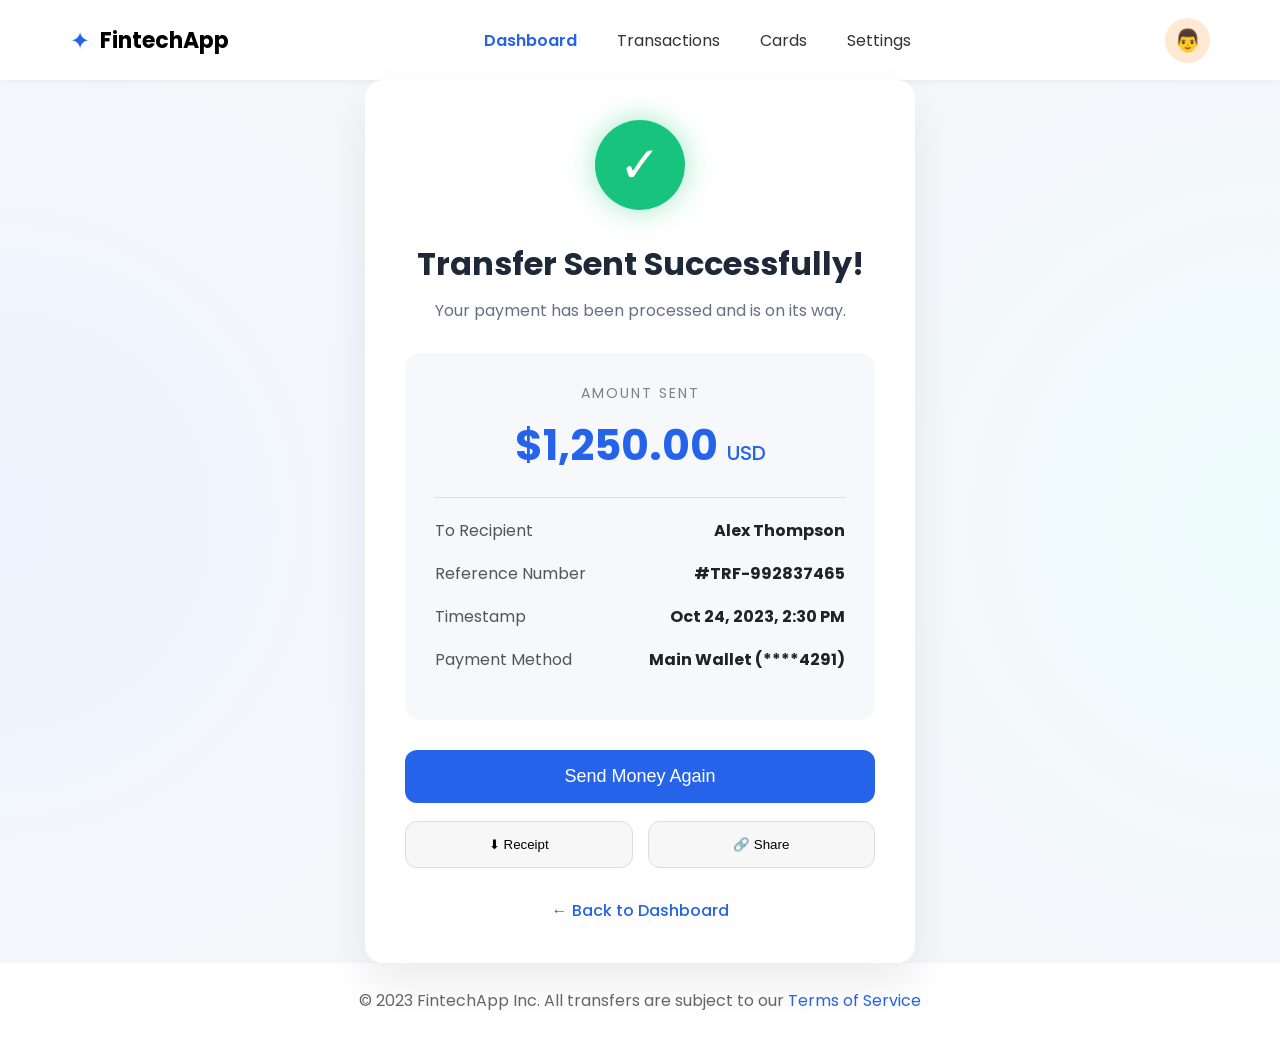
==== index.html @ 10574c18 "Rename TASK.html to index.html" ====
<!DOCTYPE html>
<html lang="en">

<head>
    <meta charset="UTF-8">
    <meta name="viewport" content="width=device-width, initial-scale=1.0">
    <title>FintechApp</title>

    <link rel="stylesheet" href="style.css">

    <link href="https://fonts.googleapis.com/css2?family=Poppins:wght@300;400;500;600;700&display=swap"
        rel="stylesheet">
</head>

<body>

    

    <nav>

        <div class="logo">
            <span class="logo-icon">✦</span>
            <h2>FintechApp</h2>
        </div>

        <ul class="nav-links">
            <li><a href="#" class="active">Dashboard</a></li>
            <li><a href="#">Transactions</a></li>
            <li><a href="#">Cards</a></li>
            <li><a href="#">Settings</a></li>
        </ul>

        <div class="profile">
            👨
        </div>

    </nav>


    
    <main>

        <div class="card">

            <div class="success-icon">
                ✓
            </div>

            <h1>Transfer Sent Successfully!</h1>

            <p class="subtitle">
                Your payment has been processed and is on its way.
            </p>

            

            <div class="details-box">

                <p class="amount-title">AMOUNT SENT</p>

                <h2 class="amount">
                    $1,250.00 <span>USD</span>
                </h2>

                <hr>

                <div class="detail-row">
                    <span>To Recipient</span>
                    <strong>Alex Thompson</strong>
                </div>

                <div class="detail-row">
                    <span>Reference Number</span>
                    <strong>#TRF-992837465</strong>
                </div>

                <div class="detail-row">
                    <span>Timestamp</span>
                    <strong>Oct 24, 2023, 2:30 PM</strong>
                </div>

                <div class="detail-row">
                    <span>Payment Method</span>
                    <strong>Main Wallet (****4291)</strong>
                </div>

            </div>


            <button class="send-btn">
                Send Money Again
            </button>


            <div class="small-buttons">

                <button>⬇ Receipt</button>

                <button>🔗 Share</button>

            </div>


            <a href="#" class="back-link">
                ← Back to Dashboard
            </a>

        </div>

    </main>


    <footer>

        © 2023 FintechApp Inc. All transfers are subject to our
        <a href="#">Terms of Service</a>

    </footer>

</body>

</html>
---- style.css ----
* {
    margin: 0;
    padding: 0;
    box-sizing: border-box;
}


body {
    font-family: "Poppins", sans-serif;
    background: #f5f7fb;
}


nav {
    background: white;
    height: 80px;
    padding: 0 70px;

    display: flex;
    justify-content: space-between;
    align-items: center;

    box-shadow: 0 2px 8px rgba(0, 0, 0, 0.05);
}

.logo {
    display: flex;
    align-items: center;
    gap: 10px;
}

.logo-icon {
    color: #2563eb;
    font-size: 24px;
}

.logo h2 {
    font-size: 22px;
}

.nav-links {
    list-style: none;
    display: flex;
    gap: 40px;
}

.nav-links a {
    text-decoration: none;
    color: #333;
}

.nav-links .active {
    color: #2563eb;
    font-weight: 600;
}

.profile {
    width: 45px;
    height: 45px;
    border-radius: 50%;
    background: #ffe9d2;

    display: flex;
    justify-content: center;
    align-items: center;

    font-size: 22px;
}



main {
    min-height: calc(100vh - 140px);

    display: flex;
    justify-content: center;
    align-items: center;

    background:
        radial-gradient(circle at left, #edf3ff, transparent 35%),
        radial-gradient(circle at right, #eefdfd, transparent 35%);
}



.card {

    width: 550px;

    background: white;

    border-radius: 18px;

    padding: 40px;

    text-align: center;

    box-shadow: 0 20px 45px rgba(0, 0, 0, 0.08);

}



.success-icon {

    width: 90px;
    height: 90px;

    margin: auto;

    border-radius: 50%;

    background: #18c37d;

    color: white;

    font-size: 50px;

    display: flex;
    justify-content: center;
    align-items: center;

    box-shadow: 0 0 30px rgba(24, 195, 125, .4);

}

.card h1 {

    margin-top: 30px;

    font-size: 32px;

    color: #1d2939;

}

.subtitle {

    color: #667085;

    margin-top: 10px;

    margin-bottom: 30px;

}


.details-box {

    background: #f7f8fb;

    border-radius: 15px;

    padding: 30px;

}

.amount-title {

    color: gray;

    letter-spacing: 2px;

    font-size: 14px;

}

.amount {

    color: #2563eb;

    font-size: 42px;

    margin: 10px 0 20px;

}

.amount span {

    font-size: 20px;

    font-weight: 500;

}

.details-box hr {

    border: none;

    border-top: 1px solid #ddd;

    margin-bottom: 20px;

}

.detail-row {

    display: flex;

    justify-content: space-between;

    margin: 18px 0;

    color: #555;

}

.detail-row strong {

    color: #222;

}


.send-btn {

    width: 100%;

    margin-top: 30px;

    padding: 16px;

    background: #2563eb;

    color: white;

    border: none;

    border-radius: 12px;

    font-size: 18px;

    cursor: pointer;

}


.small-buttons {

    display: flex;

    gap: 15px;

    margin-top: 18px;

}

.small-buttons button {

    flex: 1;

    padding: 15px;

    border-radius: 12px;

    border: 1px solid #ddd;

    background: #f7f7f7;

    cursor: pointer;

}



.back-link {

    display: inline-block;

    margin-top: 30px;

    text-decoration: none;

    color: #2563eb;

    font-weight: 500;

}



footer {

    background: white;

    text-align: center;

    padding: 25px;

    color: #666;

}

footer a {

    color: #2563eb;

    text-decoration: none;

}
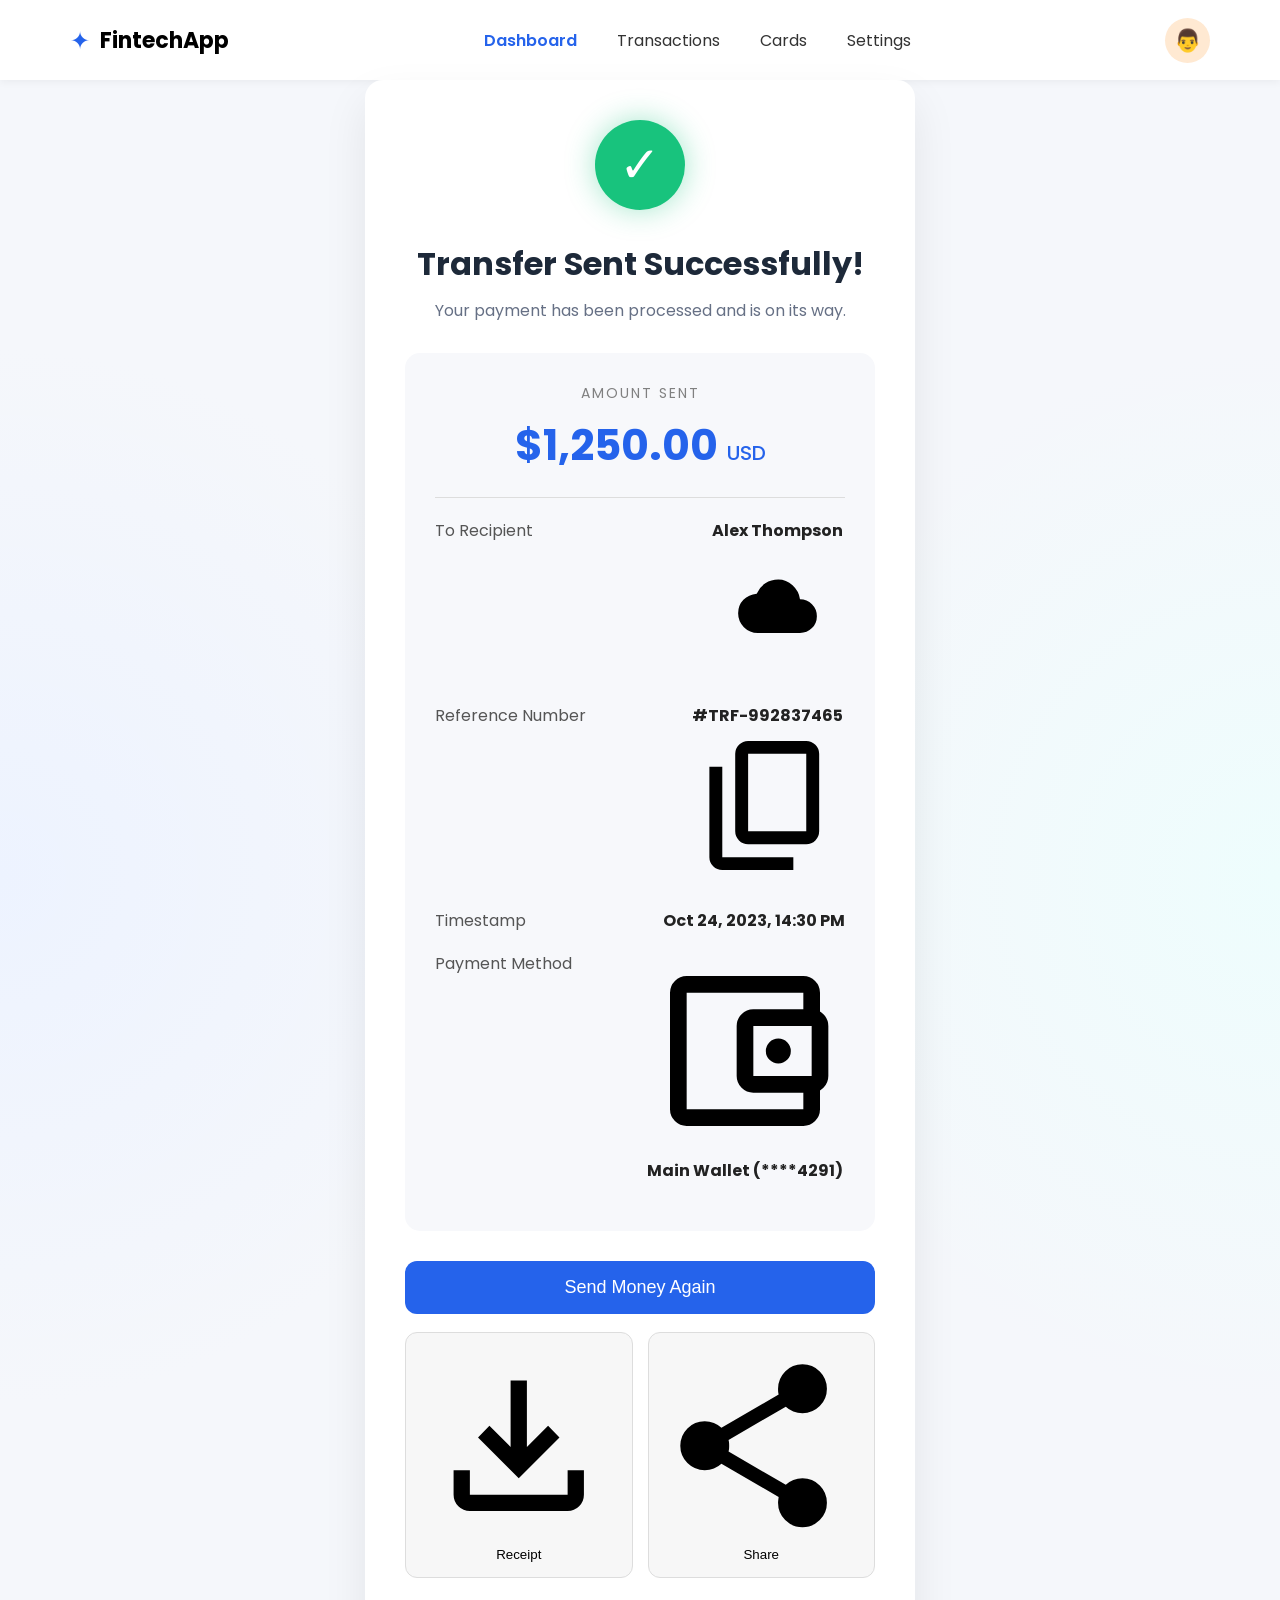
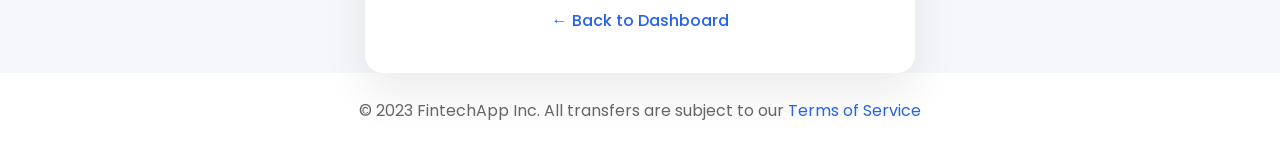
==== commit 1b71e9ce: "Refactor index.html structure and clean up code" ====
--- a/index.html
+++ b/index.html
@@ -1,122 +1,110 @@
 <!DOCTYPE html>
 <html lang="en">
-
 <head>
-    <meta charset="UTF-8">
-    <meta name="viewport" content="width=device-width, initial-scale=1.0">
-    <title>FintechApp</title>
-
-    <link rel="stylesheet" href="style.css">
-
-    <link href="https://fonts.googleapis.com/css2?family=Poppins:wght@300;400;500;600;700&display=swap"
-        rel="stylesheet">
+  <meta charset="UTF-8" />
+  <meta name="viewport" content="width=device-width, initial-scale=1.0" />
+  <title>FintechApp</title>
+  <link rel="stylesheet" href="style.css" />
+  <link href="https://fonts.googleapis.com/css2?family=Poppins:wght@300;400;500;600;700&display=swap" rel="stylesheet">
 </head>
-
 <body>
 
-    
+  <nav>
+    <div class="logo">
+      <span class="logo-icon">✦</span>
+      <h2>FintechApp</h2>
+    </div>
 
-    <nav>
+    <ul class="nav-links">
+      <li><a href="#" class="active">Dashboard</a></li>
+      <li><a href="#">Transactions</a></li>
+      <li><a href="#">Cards</a></li>
+      <li><a href="#">Settings</a></li>
+    </ul>
 
-        <div class="logo">
-            <span class="logo-icon">✦</span>
-            <h2>FintechApp</h2>
+    <div class="profile">👨</div>
+  </nav>
+
+  <main>
+    <div class="card">
+      <div class="success-icon">✓</div>
+
+      <h1>Transfer Sent Successfully!</h1>
+      <p class="subtitle">Your payment has been processed and is on its way.</p>
+
+      <div class="details-box">
+        <p class="amount-title">AMOUNT SENT</p>
+        <h2 class="amount">$1,250.00 <span>USD</span></h2>
+
+        <hr>
+
+        <div class="detail-row">
+          <span class="label">To Recipient</span>
+          <div class="recipient">
+            <strong class="name">Alex Thompson</strong>
+            <span class="icon-wrap">
+              <svg xmlns="http://www.w3.org/2000/svg" viewBox="0 -960 960 960" class="recipient-icon">
+                <path d="M340-320h300q50 0 85-35t35-85q0-50-35-85t-85-35q-8-58-53-99t-101-41q-51 0-92.5 26T332-600q-57 5-94.5 43.5T200-460q0 58 41 99t99 41Zm0-80q-25 0-
+                42.5-17.5T280-460q0-25 17.5-42.5T340-520h60v-20q0-33 23.5-56.5T480-620q33 0 56.5 23.5T560-540v60h80q17 0 28.5 11.5T680-440q0 17-11.5 28.5T640-400H340ZM48
+                0-80q-83 0-156-31.5T197-197q-54-54-85.5-127T80-480q0-83 31.5-156T197-763q54-54 127-85.5T480-880q83 0 156 31.5T763-763q54 54 85.5 127T880-480q0 83-31.5 1
+                56T763-197q-54 54-127 85.5T480-80Zm0-80q134 0 227-93t93-227q0-134-93-227t-227-93q-134 0-227 93t-93 227q0 134 93 227t227 93Zm0-320Z"/>
+              </svg>
+            </span>
+          </div>
         </div>
 
-        <ul class="nav-links">
-            <li><a href="#" class="active">Dashboard</a></li>
-            <li><a href="#">Transactions</a></li>
-            <li><a href="#">Cards</a></li>
-            <li><a href="#">Settings</a></li>
-        </ul>
-
-        <div class="profile">
-            👨
+        <div class="detail-row">
+          <span class="label">Reference Number</span>
+          <div class="ref-info">
+            <strong>#TRF-992837465</strong>
+            <svg xmlns="http://www.w3.org/2000/svg" viewBox="0 -960 960 960" class="copy-icon">
+              <path d="M360-240q-33 0-56.5-23.5T280-320v-480q0-33 23.5-56.5T360-880h360q33 0 56.5 23.5T800-800v480q0 33-23.5 56.5T720-240H360Zm0-80h360v-480H360v480ZM200-80q-33 0-56.5-23.5T120-160v-560h80v560h440v80H200Zm160-240v-480 480Z"/>
+            </svg>
+          </div>
         </div>
 
-    </nav>
-
-
-    
-    <main>
-
-        <div class="card">
-
-            <div class="success-icon">
-                ✓
-            </div>
-
-            <h1>Transfer Sent Successfully!</h1>
-
-            <p class="subtitle">
-                Your payment has been processed and is on its way.
-            </p>
-
-            
-
-            <div class="details-box">
-
-                <p class="amount-title">AMOUNT SENT</p>
-
-                <h2 class="amount">
-                    $1,250.00 <span>USD</span>
-                </h2>
-
-                <hr>
-
-                <div class="detail-row">
-                    <span>To Recipient</span>
-                    <strong>Alex Thompson</strong>
-                </div>
-
-                <div class="detail-row">
-                    <span>Reference Number</span>
-                    <strong>#TRF-992837465</strong>
-                </div>
-
-                <div class="detail-row">
-                    <span>Timestamp</span>
-                    <strong>Oct 24, 2023, 2:30 PM</strong>
-                </div>
-
-                <div class="detail-row">
-                    <span>Payment Method</span>
-                    <strong>Main Wallet (****4291)</strong>
-                </div>
-
-            </div>
-
-
-            <button class="send-btn">
-                Send Money Again
-            </button>
-
-
-            <div class="small-buttons">
-
-                <button>⬇ Receipt</button>
-
-                <button>🔗 Share</button>
-
-            </div>
-
-
-            <a href="#" class="back-link">
-                ← Back to Dashboard
-            </a>
-
+        <div class="detail-row">
+          <span class="label">Timestamp</span>
+          <strong>Oct 24, 2023, 14:30 PM</strong>
         </div>
 
-    </main>
+        <div class="detail-row">
+          <span class="label">Payment Method</span>
+          <div class="wallet-info">
+            <svg xmlns="http://www.w3.org/2000/svg" viewBox="0 -960 960 960" class="wallet-icon">
+              <path d="M200-200v-560 560Zm0 80q-33 0-56.5-23.5T120-200v-560q0-33 23.5-56.5T200-840h560q33 0 56.5 23.5T840-760v100h-80v-100H200v560h560v-100h80v100q0 33-23.5 56.5T760-120H200Zm320-160q-33 0-56.5-23.5T440-360v-240q0-33 23.5-56.5T520-680h280q33 0 56.5 23.5T880-600v240q0 33-23.5 56.5T800-280H520Zm280-80v-240H520v240h280Zm-117.5-77.5Q700-455 700-480t-17.5-42.5Q665-540 640-540t-42.5 17.5Q580-505 580-480t17.5 42.5Q615-420 640-420t42.5-17.5Z"/>
+            </svg>
+            <strong>Main Wallet (****4291)</strong>
+          </div>
+        </div>
+      </div>
 
+      <button class="send-btn">Send Money Again</button>
 
-    <footer>
+      <div class="small-buttons">
+        <button class="receipt-btn">
+          <svg xmlns="http://www.w3.org/2000/svg" viewBox="0 -960 960 960" class="icon">
+            <path d="M480-320 280-520l56-58 104 104v-326h80v326l104-104 56 58-200 200ZM240-160q-33 0-56.5-23.5T160-240v-120h80v120h480v-120h80v120q0 33-23.5 56.5T720-160H240Z"/>
+          </svg>
+          Receipt
+        </button>
 
-        © 2023 FintechApp Inc. All transfers are subject to our
-        <a href="#">Terms of Service</a>
+        <button class="share-btn">
+          <svg xmlns="http://www.w3.org/2000/svg" viewBox="0 -960 960 960" class="icon">
+            <path d="M680-80q-50 0-85-35t-35-85q0-6 3-28L282-392q-16 15-37 23.5t-45 8.5q-50 0-85-35t-35-85q0-50 35-85t85-35q24 0 45 8.5t37 23.5l281-164q-2-7-2.5-13.5T560-760q0-50 35-85t85-35t85 35t35 85q0 50-35 85t-85 35q-24 0-45-8.5T598-672L317-508q2 7 2.5 13.5t.5 14.5q0 8-.5 14.5T317-452l281 164q16-15 37-23.5t45-8.5q50 0 85 35t35 85q0 50-35 85t-85 35Z"/>
+          </svg>
+          Share
+        </button>
+      </div>
 
-    </footer>
+      <a href="#" class="back-link">← Back to Dashboard</a>
+    </div>
+  </main>
+
+  <footer>
+    © 2023 FintechApp Inc. All transfers are subject to our
+    <a href="#">Terms of Service</a>
+  </footer>
 
 </body>
-
 </html>
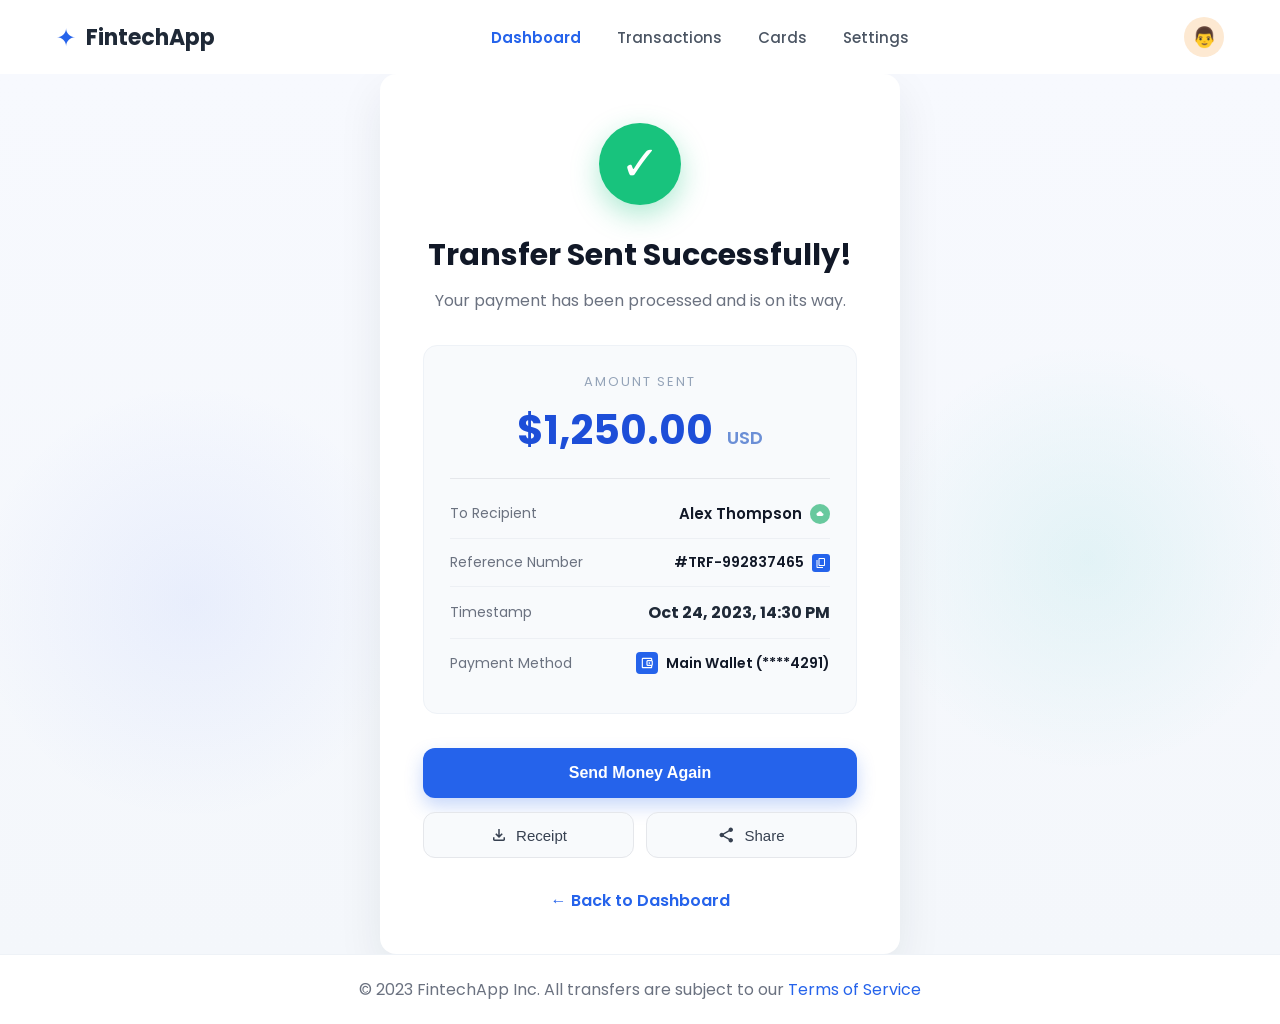
==== commit b3fdf215: "Update in index.html Added a comment indicating authorship." ====
--- a/index.html
+++ b/index.html
@@ -108,3 +108,4 @@
 
 </body>
 </html>
+<!-- made by meghana -->
--- a/style.css
+++ b/style.css
@@ -1,300 +1,300 @@
 * {
-    margin: 0;
-    padding: 0;
-    box-sizing: border-box;
-}
-
+  margin: 0;
+  padding: 0;
+  box-sizing: border-box;
+}
 
 body {
-    font-family: "Poppins", sans-serif;
-    background: #f5f7fb;
-}
-
+  font-family: "Poppins", sans-serif;
+  background: #f5f7fb;
+  color: #1f2937;
+}
 
 nav {
-    background: white;
-    height: 80px;
-    padding: 0 70px;
-
-    display: flex;
-    justify-content: space-between;
-    align-items: center;
-
-    box-shadow: 0 2px 8px rgba(0, 0, 0, 0.05);
+  background: white;
+  height: 74px;
+  padding: 0 56px;
+  display: flex;
+  justify-content: space-between;
+  align-items: center;
+  box-shadow: 0 1px 8px rgba(0, 0, 0, 0.05);
 }
 
 .logo {
-    display: flex;
-    align-items: center;
-    gap: 10px;
+  display: flex;
+  align-items: center;
+  gap: 10px;
 }
 
 .logo-icon {
-    color: #2563eb;
-    font-size: 24px;
+  color: #2563eb;
+  font-size: 24px;
 }
 
 .logo h2 {
-    font-size: 22px;
+  font-size: 22px;
+  font-weight: 700;
 }
 
 .nav-links {
-    list-style: none;
-    display: flex;
-    gap: 40px;
+  list-style: none;
+  display: flex;
+  gap: 36px;
 }
 
 .nav-links a {
-    text-decoration: none;
-    color: #333;
+  text-decoration: none;
+  color: #4b5563;
+  font-size: 15px;
+  font-weight: 500;
 }
 
 .nav-links .active {
-    color: #2563eb;
-    font-weight: 600;
+  color: #2563eb;
+  font-weight: 600;
 }
 
 .profile {
-    width: 45px;
-    height: 45px;
-    border-radius: 50%;
-    background: #ffe9d2;
-
-    display: flex;
-    justify-content: center;
-    align-items: center;
-
-    font-size: 22px;
-}
-
-
+  width: 40px;
+  height: 40px;
+  border-radius: 50%;
+  background: #fde9d2;
+  display: flex;
+  justify-content: center;
+  align-items: center;
+  font-size: 20px;
+}
 
 main {
-    min-height: calc(100vh - 140px);
-
-    display: flex;
-    justify-content: center;
-    align-items: center;
-
-    background:
-        radial-gradient(circle at left, #edf3ff, transparent 35%),
-        radial-gradient(circle at right, #eefdfd, transparent 35%);
-}
-
-
+  min-height: calc(100vh - 134px);
+  display: flex;
+  justify-content: center;
+  align-items: center;
+  background:
+    radial-gradient(circle at 15% 60%, rgba(80, 120, 255, 0.08), transparent 18%),
+    radial-gradient(circle at 85% 55%, rgba(0, 180, 170, 0.08), transparent 18%),
+    linear-gradient(180deg, #f7f9fe 0%, #f4f7fb 100%);
+  overflow: hidden;
+}
 
 .card {
-
-    width: 550px;
-
-    background: white;
-
-    border-radius: 18px;
-
-    padding: 40px;
-
-    text-align: center;
-
-    box-shadow: 0 20px 45px rgba(0, 0, 0, 0.08);
-
-}
-
-
+  width: 520px;
+  background: white;
+  border-radius: 16px;
+  padding: 48px 42px 40px;
+  text-align: center;
+  box-shadow: 0 18px 45px rgba(31, 41, 55, 0.08);
+  border: 1px solid rgba(255, 255, 255, 0.7);
+}
 
 .success-icon {
-
-    width: 90px;
-    height: 90px;
-
-    margin: auto;
-
-    border-radius: 50%;
-
-    background: #18c37d;
-
-    color: white;
-
-    font-size: 50px;
-
-    display: flex;
-    justify-content: center;
-    align-items: center;
-
-    box-shadow: 0 0 30px rgba(24, 195, 125, .4);
-
+  width: 82px;
+  height: 82px;
+  margin: 0 auto 28px;
+  border-radius: 50%;
+  background: #18c37d;
+  color: white;
+  font-size: 48px;
+  display: flex;
+  justify-content: center;
+  align-items: center;
+  box-shadow: 0 10px 28px rgba(24, 195, 125, 0.35);
 }
 
 .card h1 {
-
-    margin-top: 30px;
-
-    font-size: 32px;
-
-    color: #1d2939;
-
+  font-size: 30px;
+  font-weight: 700;
+  color: #111827;
+  margin-bottom: 10px;
 }
 
 .subtitle {
-
-    color: #667085;
-
-    margin-top: 10px;
-
-    margin-bottom: 30px;
-
-}
-
+  color: #6b7280;
+  font-size: 16px;
+  margin-bottom: 32px;
+}
 
 .details-box {
-
-    background: #f7f8fb;
-
-    border-radius: 15px;
-
-    padding: 30px;
-
+  background: #f8fafc;
+  border-radius: 14px;
+  padding: 26px;
+  text-align: left;
+  border: 1px solid #eef2f7;
 }
 
 .amount-title {
-
-    color: gray;
-
-    letter-spacing: 2px;
-
-    font-size: 14px;
-
+  text-align: center;
+  color: #94a3b8;
+  letter-spacing: 2px;
+  font-size: 13px;
+  margin-bottom: 8px;
 }
 
 .amount {
-
-    color: #2563eb;
-
-    font-size: 42px;
-
-    margin: 10px 0 20px;
-
+  text-align: center;
+  color: #1d4ed8;
+  font-size: 40px;
+  font-weight: 700;
+  margin-bottom: 18px;
 }
 
 .amount span {
-
-    font-size: 20px;
-
-    font-weight: 500;
-
+  font-size: 18px;
+  font-weight: 600;
+  color: #6b8fd6;
+  margin-left: 6px;
 }
 
 .details-box hr {
-
-    border: none;
-
-    border-top: 1px solid #ddd;
-
-    margin-bottom: 20px;
-
+  border: none;
+  border-top: 1px solid #e5e7eb;
+  margin-bottom: 10px;
 }
 
 .detail-row {
-
-    display: flex;
-
-    justify-content: space-between;
-
-    margin: 18px 0;
-
-    color: #555;
-
-}
-
-.detail-row strong {
-
-    color: #222;
-
-}
-
+  display: flex;
+  justify-content: space-between;
+  align-items: center;
+  padding: 13px 0;
+  border-bottom: 1px solid #edf0f4;
+}
+
+.detail-row:last-child {
+  border-bottom: none;
+}
+
+.label,
+.detail-row > span {
+  font-size: 14px;
+  color: #6b7280;
+}
+
+.recipient,
+.ref-info,
+.wallet-info {
+  display: flex;
+  align-items: center;
+  gap: 8px;
+}
+
+.name {
+  font-size: 15px;
+  font-weight: 600;
+  color: #111827;
+}
+
+.icon {
+  width: 18px;
+  height: 18px;
+  flex-shrink: 0;
+  fill: currentColor;
+}
+
+.recipient-icon {
+  width: 12px;
+  height: 12px;
+  fill: #fff;
+  background-color: #68c99e;
+  border-radius: 50%;
+  padding: 4px;
+  box-sizing: content-box;
+  display: block;
+}
+
+.copy-icon {
+  width: 12px;
+  height: 12px;
+  fill: #fff;
+  background-color: #2563eb;
+  border-radius: 3px;
+  padding: 3px;
+  box-sizing: content-box;
+  flex-shrink: 0;
+}
+
+.wallet-icon {
+  width: 14px;
+  height: 14px;
+  fill: #fff;
+  background-color: #2563eb;
+  border-radius: 4px;
+  padding: 4px;
+  box-sizing: content-box;
+  flex-shrink: 0;
+}
+
+.copy-icon:hover {
+  opacity: 0.75;
+}
+
+.wallet-info strong,
+.ref-info strong {
+  font-size: 14px;
+  font-weight: 600;
+  color: #111827;
+}
+
+.wallet-info strong {
+  white-space: nowrap;
+}
 
 .send-btn {
-
-    width: 100%;
-
-    margin-top: 30px;
-
-    padding: 16px;
-
-    background: #2563eb;
-
-    color: white;
-
-    border: none;
-
-    border-radius: 12px;
-
-    font-size: 18px;
-
-    cursor: pointer;
-
-}
-
+  width: 100%;
+  margin-top: 34px;
+  padding: 16px;
+  background: #2563eb;
+  color: white;
+  border: none;
+  border-radius: 12px;
+  font-size: 16px;
+  font-weight: 600;
+  cursor: pointer;
+  box-shadow: 0 8px 18px rgba(37, 99, 235, 0.25);
+}
 
 .small-buttons {
-
-    display: flex;
-
-    gap: 15px;
-
-    margin-top: 18px;
-
+  display: flex;
+  gap: 12px;
+  margin-top: 14px;
 }
 
 .small-buttons button {
-
-    flex: 1;
-
-    padding: 15px;
-
-    border-radius: 12px;
-
-    border: 1px solid #ddd;
-
-    background: #f7f7f7;
-
-    cursor: pointer;
-
-}
-
-
+  flex: 1;
+  display: inline-flex;
+  align-items: center;
+  justify-content: center;
+  gap: 8px;
+  padding: 13px;
+  border-radius: 12px;
+  border: 1px solid #e5e7eb;
+  background: #f8fafc;
+  cursor: pointer;
+  font-size: 15px;
+  font-weight: 500;
+  color: #374151;
+}
+
+.share-btn {
+  background: #eef2ff;
+}
 
 .back-link {
-
-    display: inline-block;
-
-    margin-top: 30px;
-
-    text-decoration: none;
-
-    color: #2563eb;
-
-    font-weight: 500;
-
-}
-
-
+  display: inline-block;
+  margin-top: 30px;
+  text-decoration: none;
+  color: #2563eb;
+  font-weight: 600;
+}
 
 footer {
-
-    background: white;
-
-    text-align: center;
-
-    padding: 25px;
-
-    color: #666;
-
+  background: white;
+  text-align: center;
+  padding: 22px;
+  color: #6b7280;
+  border-top: 1px solid #eef2f7;
 }
 
 footer a {
-
-    color: #2563eb;
-
-    text-decoration: none;
-
-}+  color: #2563eb;
+  text-decoration: none;
+}
